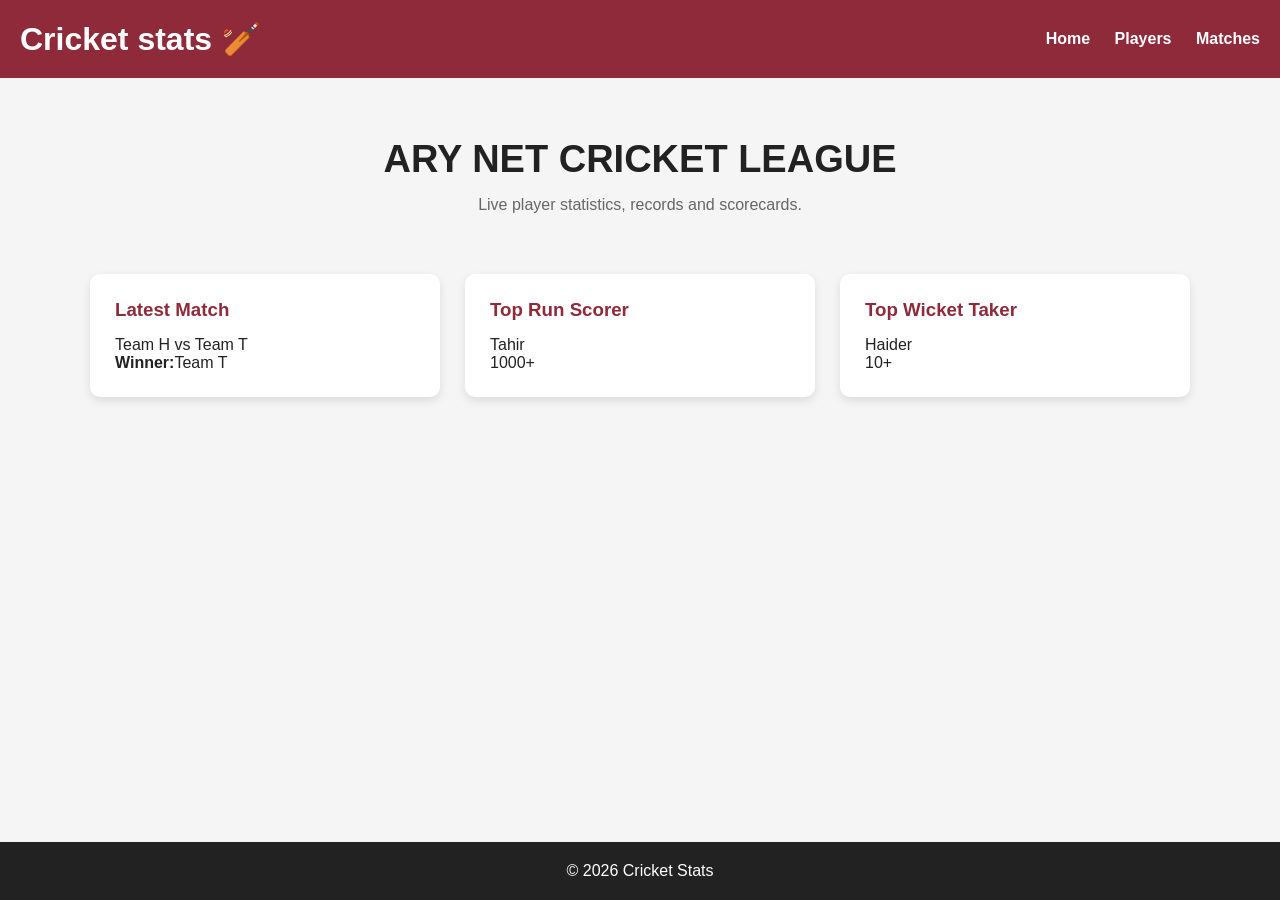
==== index.html @ 6b6670f4 "Add files via upload" ====
<!DOCTYPE html>
<html lang="en">
<head>
    <meta charset="UTF-8">
    <meta name="viewport" content="width=device-width, initial-scale=1.0">
    <title>Cricket Stats</title>
    <link rel="stylesheet" href="style.css">
</head>
<body>
    <header>
        <h1>Cricket stats 🏏</h1>
        <nav>
            <a href="index.html">Home</a>
            <a href="players.html">Players</a>
            <a href="matches.html">Matches</a>
        </nav>
    </header>

    <main>
        <section class="hero">
            <h2>ARY NET CRICKET LEAGUE</h2>
            <p>Live player statistics, records and scorecards.</p>
        </section>

        <section class="cards">
            <a href="matches.html" class="pointer">
                <div class="card">
                    <h3>Latest Match</h3>
                    <p>Team H vs Team T</p>
                    <p><strong>Winner:</strong>Team T</p>
                </div>
            </a>
            <a href="players.html">
                <div class="card">
                    <h3>Top Run Scorer</h3>
                    <p>Tahir</p>
                    <p>1000+</p>
                </div>
            </a>
            <a href="players.html">
                <div class="card">
                    <h3>Top Wicket Taker</h3>
                    <p>Haider</p>
                    <p>10+</p>
                </div>
            </a>
        </section>

    </main>

    <footer>
        <p>© 2026 Cricket Stats</p>
    </footer>

    <script src="index.js"></script>
</body>
</html>
---- style.css ----
/*index.html and the same is used for a little bit of players.html*/
*{
    margin: 0;
    padding: 0;
    box-sizing: border-box;
    font-family: Arial, Helvetica, sans-serif;
}
body{
    display: grid;
    grid-template-rows: auto 1fr auto;
    min-height: 100vh;
    margin: 0;
    background:#f5f5f5;
    color:#222;
}
header{
    background:#8E2A3A;
    color: white;
    padding: 20px;
    display: flex;
    justify-content: space-between;
    align-items: center;
}
nav a{
    color: white;
    text-decoration: none;
    margin-left: 20px;
    font-weight: bold;
}
nav a:hover{
    text-decoration: underline;
}
.hero{
    text-align: center;
    padding: 60px 20px;
}
.hero h2{
    font-size: 38px;
    margin-bottom: 15px;
}
.hero p{
    color:#666;
}
.cards{
    width: 90%;
    max-width: 1100px;
    margin: auto;
    display: grid;
    grid-template-columns:repeat(auto-fit,minmax(250px,1fr));
    gap: 25px;
    margin-bottom: 60px;
}
.card{
    background: white;
    padding: 25px;
    border-radius: 10px;
    box-shadow:0 4px 10px rgba(0,0,0,.1);
    transition: transform 0.25s ease, box-shadow 0.25s ease
}
.card:hover{
    transform: translateY(-8px) scale(1.03);
    box-shadow: 0 12px 24px rgba(0, 0, 0, 0.15);
    z-index: 10;
}
.card h3{
    color:#8E2A3A;
    margin-bottom:15px;
}
.pointer:hover{
    cursor: pointer;
}
footer{
    background:#222;
    color: white;
    text-align: center;
    padding: 20px;
}
/* players.html */
a{
    text-decoration: none;
    color: inherit;
}
/* player.html */
#backNav{
    padding: 20px;
}
#backNav:hover{
    text-decoration: underline;
}
.player-profile{
    width:90%;
    max-width:700px;
    margin:40px auto;
    display:flex;
    flex-direction:column;
    gap:25px;
}

.player-profile .card{
    padding:25px;
}

.player-profile h3{
    margin-bottom:20px;
    color:#8E2A3A;
}

.stat-row{
    display:flex;
    justify-content:space-between;
    padding:12px 0;
    border-bottom:1px solid #eee;
}

.stat-row:last-child{
    border-bottom:none;
}

.stat-row span:first-child{
    font-weight:600;
}

.innings{
    display:flex;
    justify-content:space-evenly;
    margin-top:20px;
}

.innings span{
    background:#8E2A3A;
    color:white;
    width:45px;
    height:45px;
    border-radius:50%;
    display:flex;
    justify-content:center;
    align-items:center;
    font-weight:bold;
}
/*matches.html*/
.scoreboard{
    width:90%;
    max-width:700px;
    margin:50px auto;
    text-align:center;
}

.scoreboard h2{
    margin-bottom:30px;
    color:#8E2A3A;
    font-size:2rem;
}

.score{
    display:flex;
    justify-content:space-between;
    align-items:center;

    background:white;
    padding:40px;

    border-radius:15px;

    box-shadow:0 5px 15px rgba(0,0,0,.1);
}

.team h3{
    color:#555;
    margin-bottom:15px;
    font-size:1.2rem;
}

.team p{
    font-size:4rem;
    font-weight:bold;
}

.winning{
    color:#2ecc71;
}

.losing{
    color:#e74c3c;
}

.vs{
    font-size:2rem;
    font-weight:bold;
    color:#888;
}
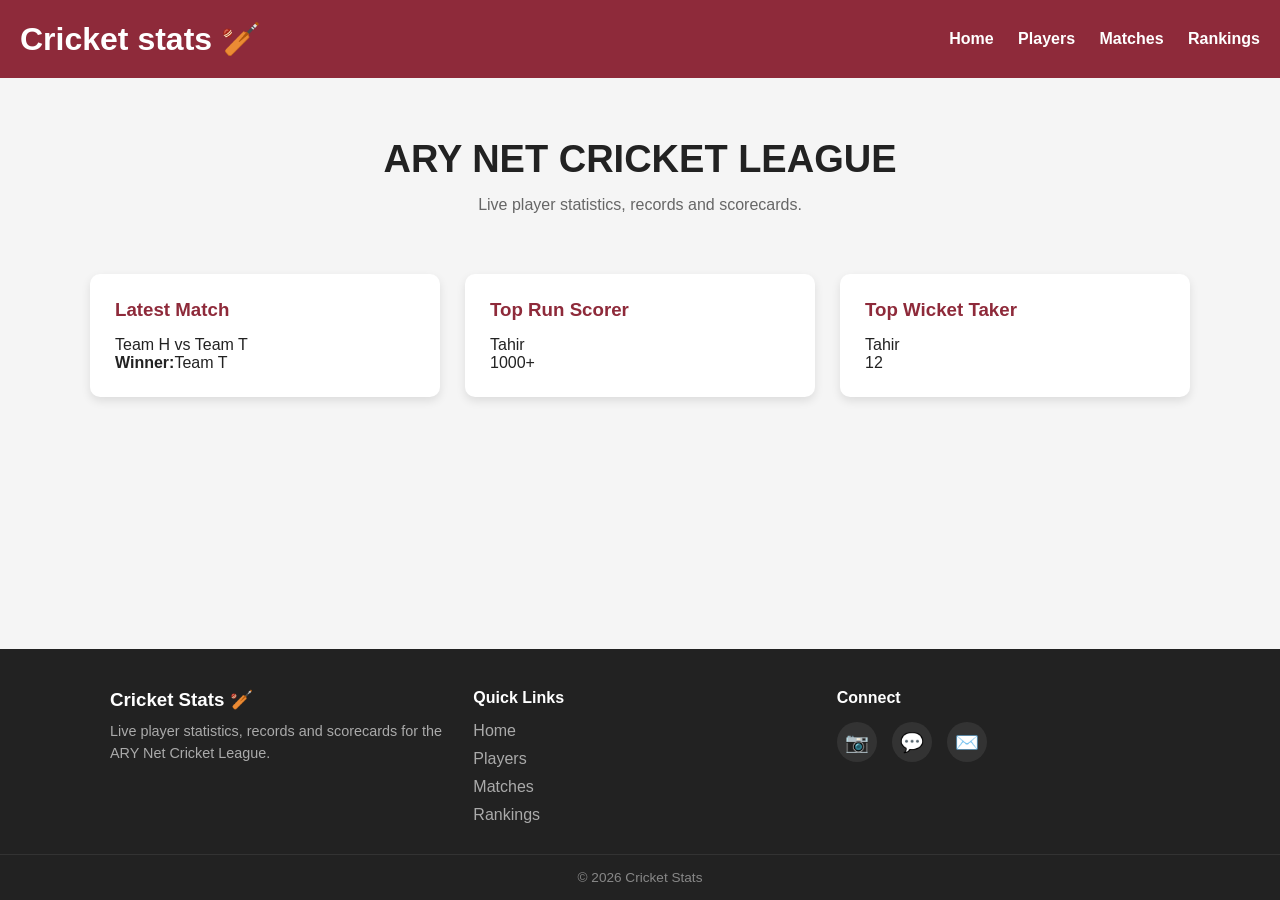
==== commit b3270368: "index.html" ====
--- a/index.html
+++ b/index.html
@@ -13,6 +13,7 @@
             <a href="index.html">Home</a>
             <a href="players.html">Players</a>
             <a href="matches.html">Matches</a>
+            <a href="rankings.html">Rankings</a>
         </nav>
     </header>
 
@@ -40,8 +41,8 @@
             <a href="players.html">
                 <div class="card">
                     <h3>Top Wicket Taker</h3>
-                    <p>Haider</p>
-                    <p>10+</p>
+                    <p>Tahir</p>
+                    <p>12</p>
                 </div>
             </a>
         </section>
@@ -49,8 +50,37 @@
     </main>
 
     <footer>
-        <p>© 2026 Cricket Stats</p>
+        <div class="footer-content">
+
+            <div class="footer-about">
+                <h3>Cricket Stats 🏏</h3>
+                <p>Live player statistics, records and scorecards for the ARY Net Cricket League.</p>
+            </div>
+
+            <div class="footer-links">
+                <h4>Quick Links</h4>
+                <a href="index.html">Home</a>
+                <a href="players.html">Players</a>
+                <a href="matches.html">Matches</a>
+                <a href="rankings.html">Rankings</a>
+            </div>
+
+            <div class="footer-socials">
+                <h4>Connect</h4>
+                <div class="social-icons">
+                    <a href="#" target="_blank">📷</a>
+                    <a href="#" target="_blank">💬</a>
+                    <a href="#" target="_blank">✉️</a>
+                </div>
+            </div>
+
+        </div>
+
+        <div class="footer-bottom">
+            <p>© 2026 Cricket Stats</p>
+        </div>
     </footer>
+    
 
     <script src="index.js"></script>
 </body>
--- a/style.css
+++ b/style.css
@@ -72,8 +72,71 @@
 footer{
     background:#222;
     color: white;
+    margin-top: 60px;
+}
+.footer-content{
+    max-width: 1100px;
+    margin: 0 auto;
+    padding: 40px 20px 20px;
+    display: grid;
+    grid-template-columns: repeat(auto-fit, minmax(200px, 1fr));
+    gap: 30px;
+}
+.footer-about h3{
+    color: white;
+    margin-bottom: 10px;
+}
+.footer-about p{
+    color: #aaa;
+    font-size: 0.9rem;
+    line-height: 1.5;
+}
+.footer-links h4,
+.footer-socials h4{
+    color: white;
+    margin-bottom: 15px;
+    font-size: 1rem;
+}
+.footer-links{
+    display: flex;
+    flex-direction: column;
+}
+.footer-links a{
+    color: #aaa;
+    text-decoration: none;
+    margin-bottom: 10px;
+    transition: color 0.2s ease;
+}
+.footer-links a:hover{
+    color: white;
+    text-decoration: underline;
+}
+.social-icons{
+    display: flex;
+    gap: 15px;
+}
+.social-icons a{
+    background:#333;
+    width: 40px;
+    height: 40px;
+    border-radius: 50%;
+    display: flex;
+    align-items: center;
+    justify-content: center;
+    text-decoration: none;
+    font-size: 1.2rem;
+    transition: background 0.2s ease, transform 0.2s ease;
+}
+.social-icons a:hover{
+    background:#8E2A3A;
+    transform: translateY(-4px);
+}
+.footer-bottom{
     text-align: center;
-    padding: 20px;
+    padding: 15px;
+    border-top: 1px solid #333;
+    color: #888;
+    font-size: 0.85rem;
 }
 /* players.html */
 a{
@@ -188,3 +251,247 @@
     font-weight:bold;
     color:#888;
 }
+/* matches.html - archive */
+.archive{
+    width:90%;
+    max-width:700px;
+    margin:50px auto 60px;
+}
+
+.archive h2{
+    text-align:center;
+    color:#8E2A3A;
+    font-size:2rem;
+    margin-bottom:25px;
+}
+
+.match-list{
+    display:flex;
+    flex-direction:column;
+    gap:12px;
+}
+
+.match-item{
+    background:white;
+    padding:18px 25px;
+    border-radius:10px;
+    box-shadow:0 4px 10px rgba(0,0,0,.1);
+    display:flex;
+    justify-content:space-between;
+    align-items:center;
+    font-weight:600;
+    transition:transform 0.2s ease, box-shadow 0.2s ease;
+}
+
+.match-item:hover{
+    transform:translateX(6px);
+    box-shadow:0 8px 18px rgba(0,0,0,.15);
+}
+
+.match-teams{
+    color:#666;
+    font-weight:400;
+    font-size:0.9rem;
+}
+.year-block{
+    margin-bottom: 40px;
+}
+
+.year-block:last-child{
+    margin-bottom: 0;
+}
+
+.year-block h3{
+    color:#8E2A3A;
+    font-size: 1.4rem;
+    margin-bottom: 15px;
+    padding-bottom: 8px;
+    border-bottom: 2px solid #eee;
+}
+/* animations */
+@keyframes fadeInUp{
+    from{
+        opacity: 0;
+        transform: translateY(20px);
+    }
+    to{
+        opacity: 1;
+        transform: translateY(0);
+    }
+}
+
+@keyframes fadeIn{
+    from{ opacity: 0; }
+    to{ opacity: 1; }
+}
+
+/* hero text has no hover effect, so transform is safe here */
+.hero h2,
+.hero p{
+    animation: fadeInUp 0.6s ease both;
+}
+.hero p{
+    animation-delay: 0.15s;
+}
+
+/* cards/items already have hover transforms, so only fade opacity, no transform */
+.cards .card,
+.match-item,
+.player-profile .card{
+    animation: fadeIn 0.5s ease both;
+}
+.cards a:nth-child(1) .card{ animation-delay: 0.05s; }
+.cards a:nth-child(2) .card{ animation-delay: 0.15s; }
+.cards a:nth-child(3) .card{ animation-delay: 0.25s; }
+.cards a:nth-child(4) .card{ animation-delay: 0.35s; }
+.cards a:nth-child(5) .card{ animation-delay: 0.45s; }
+.cards a:nth-child(6) .card{ animation-delay: 0.55s; }
+
+.footer-content > div{
+    animation: fadeIn 0.6s ease both;
+}
+/* rankings.html */
+.rankings{
+    width:90%;
+    max-width:1000px;
+    margin:0 auto 60px;
+    display:grid;
+    grid-template-columns:repeat(auto-fit,minmax(320px,1fr));
+    gap:25px;
+}
+
+.ranking-card{
+    background:white;
+    border-radius:10px;
+    box-shadow:0 4px 10px rgba(0,0,0,.1);
+    padding:25px;
+}
+
+.ranking-card h3{
+    color:#8E2A3A;
+    margin-bottom:20px;
+    text-align:center;
+}
+
+.rank-list{
+    list-style:none;
+}
+
+.rank-list li{
+    display:flex;
+    align-items:center;
+    padding:10px 0;
+    border-bottom:1px solid #eee;
+}
+
+.rank-list li:last-child{
+    border-bottom:none;
+}
+
+.rank-pos{
+    width:28px;
+    height:28px;
+    background:#8E2A3A;
+    color:white;
+    border-radius:50%;
+    display:flex;
+    align-items:center;
+    justify-content:center;
+    font-weight:bold;
+    font-size:0.85rem;
+    margin-right:15px;
+    flex-shrink:0;
+}
+
+.rank-name{
+    flex:1;
+    font-weight:600;
+}
+
+.rank-stat{
+    font-weight:bold;
+    color:#8E2A3A;
+}
+
+/* highlight the top 3 a bit */
+.rank-list li:nth-child(-n+3) .rank-pos{
+    background:#d4a017;
+}
+.ranking-card{
+    background:white;
+    border-radius:10px;
+    box-shadow:0 4px 10px rgba(0,0,0,.1);
+    padding:25px;
+    transition: transform 0.25s ease, box-shadow 0.25s ease;
+    animation: fadeIn 0.5s ease both;
+}
+
+.ranking-card:hover{
+    transform: translateY(-8px) scale(1.03);
+    box-shadow: 0 12px 24px rgba(0, 0, 0, 0.15);
+}
+/* ===== RESPONSIVE ===== */
+
+/* Tablet and below */
+@media (max-width: 768px){
+    header{
+        flex-direction: column;
+        gap: 15px;
+        text-align: center;
+    }
+    nav a{
+        margin: 0 10px;
+    }
+    .hero h2{
+        font-size: 30px;
+    }
+    .score{
+        flex-direction: column;
+        gap: 25px;
+        padding: 30px 20px;
+    }
+    .vs{
+        order: 2;
+    }
+}
+
+/* Phone */
+@media (max-width: 480px){
+    .hero h2{
+        font-size: 24px;
+    }
+    .hero p{
+        font-size: 0.9rem;
+    }
+    .cards, .rankings{
+        width: 95%;
+    }
+    .card, .ranking-card{
+        padding: 18px;
+    }
+    .team p{
+        font-size: 3rem;
+    }
+    .match-item{
+        padding: 14px 18px;
+        font-size: 0.9rem;
+    }
+    .footer-content{
+        text-align: center;
+    }
+    .social-icons{
+        justify-content: center;
+    }
+    .player-profile{
+        width: 95%;
+    }
+    .innings{
+        flex-wrap: wrap;
+        gap: 10px;
+    }
+    .innings span{
+        width: 38px;
+        height: 38px;
+        font-size: 0.85rem;
+    }
+}
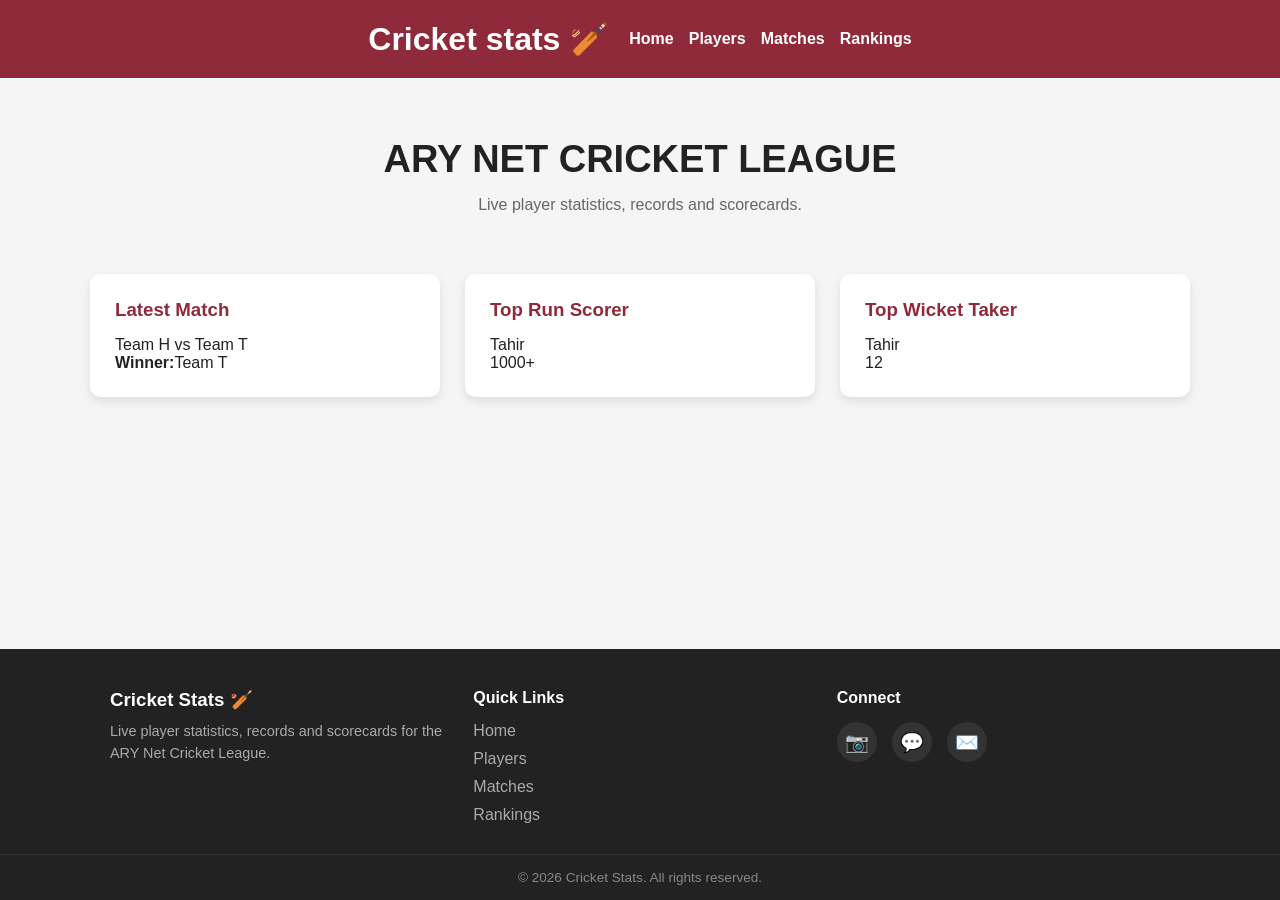
==== commit 9d1bd92a: "Add files via upload" ====
--- a/index.html
+++ b/index.html
@@ -77,7 +77,7 @@
         </div>
 
         <div class="footer-bottom">
-            <p>© 2026 Cricket Stats</p>
+            <p>© 2026 Cricket Stats. All rights reserved.</p>
         </div>
     </footer>
     
--- a/style.css
+++ b/style.css
@@ -4,6 +4,9 @@
     padding: 0;
     box-sizing: border-box;
     font-family: Arial, Helvetica, sans-serif;
+}
+html, body{
+    overflow-x: hidden;
 }
 body{
     display: grid;
@@ -18,13 +21,21 @@
     color: white;
     padding: 20px;
     display: flex;
-    justify-content: space-between;
+    flex-wrap: wrap;
+    justify-content: center;
     align-items: center;
+    gap: 10px 20px;
+}
+nav{
+    display: flex;
+    flex-wrap: wrap;
+    justify-content: center;
+    gap: 8px 15px;
+    min-width: 0;
 }
 nav a{
     color: white;
     text-decoration: none;
-    margin-left: 20px;
     font-weight: bold;
 }
 nav a:hover{
@@ -324,6 +335,22 @@
     from{ opacity: 0; }
     to{ opacity: 1; }
 }
+.reveal{
+    animation: fadeInUp linear both;
+    animation-timeline: view();
+    animation-range: entry 0% entry 40%;
+}
+
+@keyframes fadeInUp{
+    from{
+        opacity: 0;
+        transform: translateY(30px);
+    }
+    to{
+        opacity: 1;
+        transform: translateY(0);
+    }
+}
 
 /* hero text has no hover effect, so transform is safe here */
 .hero h2,
@@ -434,13 +461,15 @@
 
 /* Tablet and below */
 @media (max-width: 768px){
-    header{
-        flex-direction: column;
-        gap: 15px;
-        text-align: center;
-    }
     nav a{
-        margin: 0 10px;
+        margin: 0;
+        font-size: 0.9rem;
+    }
+    body{
+        min-height: auto;
+    }
+    footer{
+        margin-top: 40px;
     }
     .hero h2{
         font-size: 30px;
@@ -450,13 +479,13 @@
         gap: 25px;
         padding: 30px 20px;
     }
-    .vs{
-        order: 2;
-    }
 }
 
 /* Phone */
 @media (max-width: 480px){
+    .cards, .rankings{
+        grid-template-columns: 1fr;
+    }
     .hero h2{
         font-size: 24px;
     }
@@ -494,4 +523,4 @@
         height: 38px;
         font-size: 0.85rem;
     }
-}+}
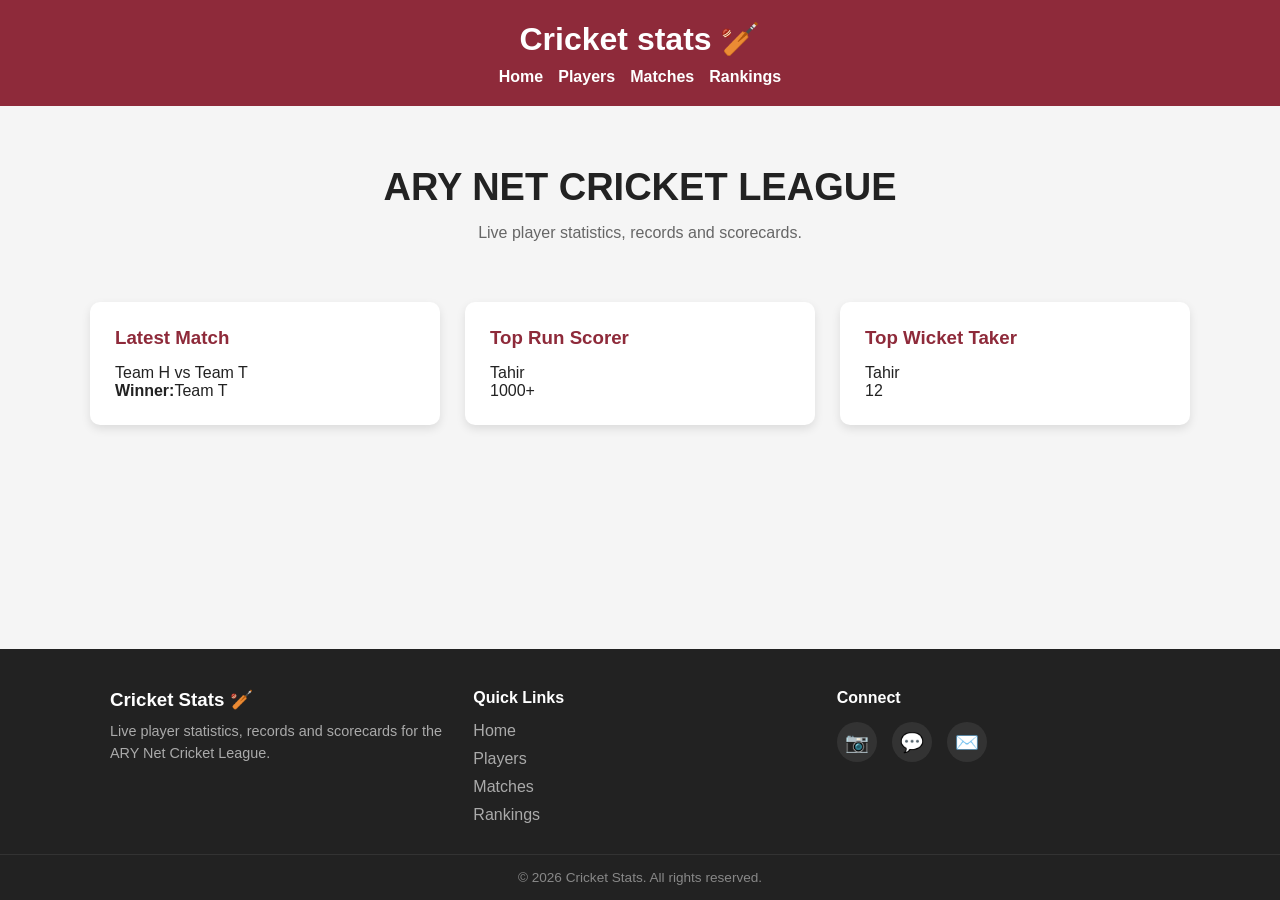
==== commit 4bf3a996: "Add files via upload" ====
--- a/index.html
+++ b/index.html
@@ -3,7 +3,7 @@
 <head>
     <meta charset="UTF-8">
     <meta name="viewport" content="width=device-width, initial-scale=1.0">
-    <title>Cricket Stats</title>
+    <title>Cricket stats 🏏</title>
     <link rel="stylesheet" href="style.css">
 </head>
 <body>
--- a/style.css
+++ b/style.css
@@ -4,6 +4,9 @@
     padding: 0;
     box-sizing: border-box;
     font-family: Arial, Helvetica, sans-serif;
+}
+header, main, footer{
+    min-width: 0;
 }
 html, body{
     overflow-x: hidden;
@@ -31,6 +34,7 @@
     flex-wrap: wrap;
     justify-content: center;
     gap: 8px 15px;
+    flex: 1 1 100%;
     min-width: 0;
 }
 nav a{
@@ -92,6 +96,9 @@
     display: grid;
     grid-template-columns: repeat(auto-fit, minmax(200px, 1fr));
     gap: 30px;
+}
+.footer-content > div {
+    min-width: 0;
 }
 .footer-about h3{
     color: white;
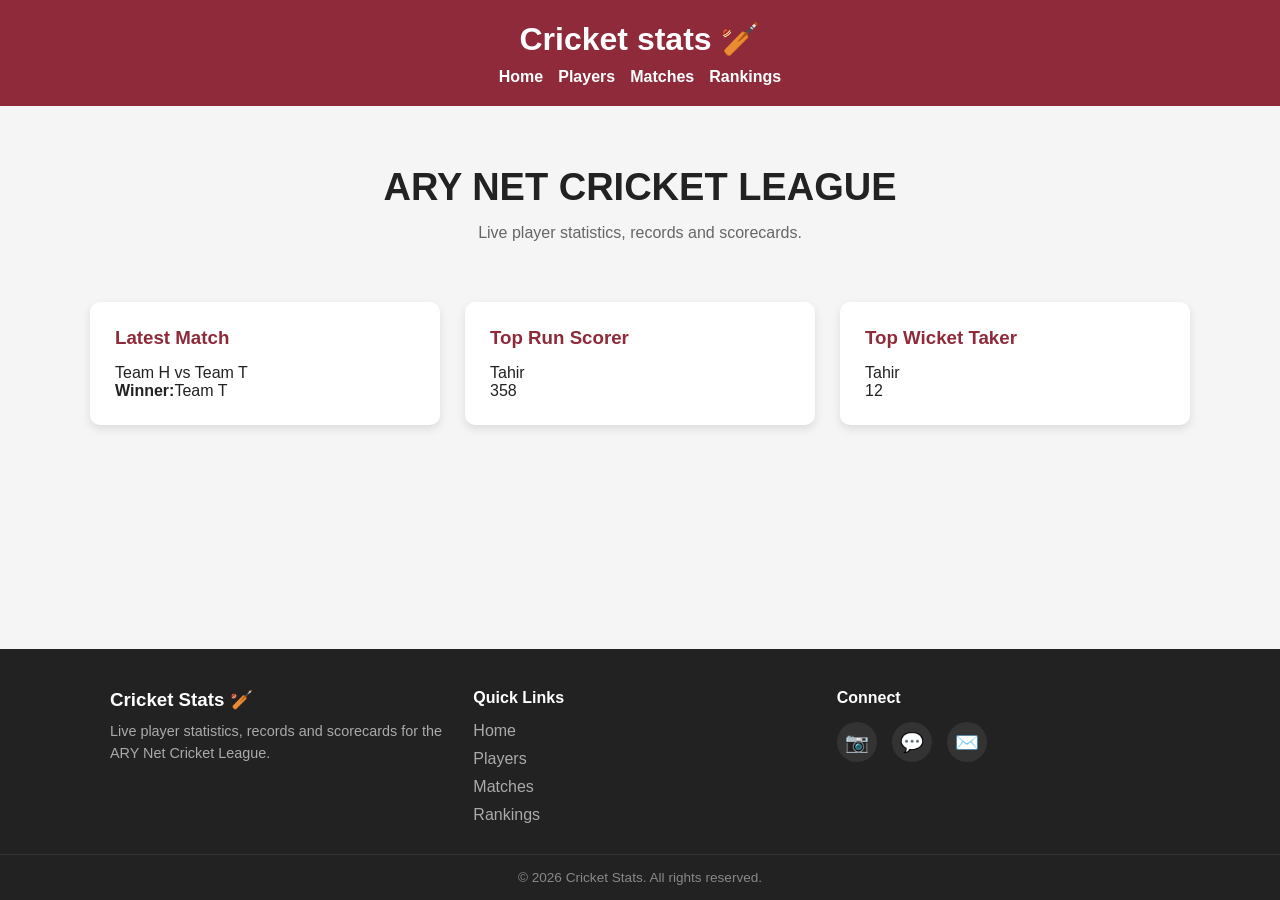
==== commit 0c7e32b0: "Add files via upload" ====
--- a/index.html
+++ b/index.html
@@ -35,7 +35,7 @@
                 <div class="card">
                     <h3>Top Run Scorer</h3>
                     <p>Tahir</p>
-                    <p>1000+</p>
+                    <p>358</p>
                 </div>
             </a>
             <a href="players.html">
@@ -82,6 +82,6 @@
     </footer>
     
 
-    <script src="index.js"></script>
+    <script src="main.js"></script>
 </body>
 </html>
--- a/style.css
+++ b/style.css
@@ -162,9 +162,7 @@
     color: inherit;
 }
 /* player.html */
-#backNav{
-    padding: 20px;
-}
+
 #backNav:hover{
     text-decoration: underline;
 }
